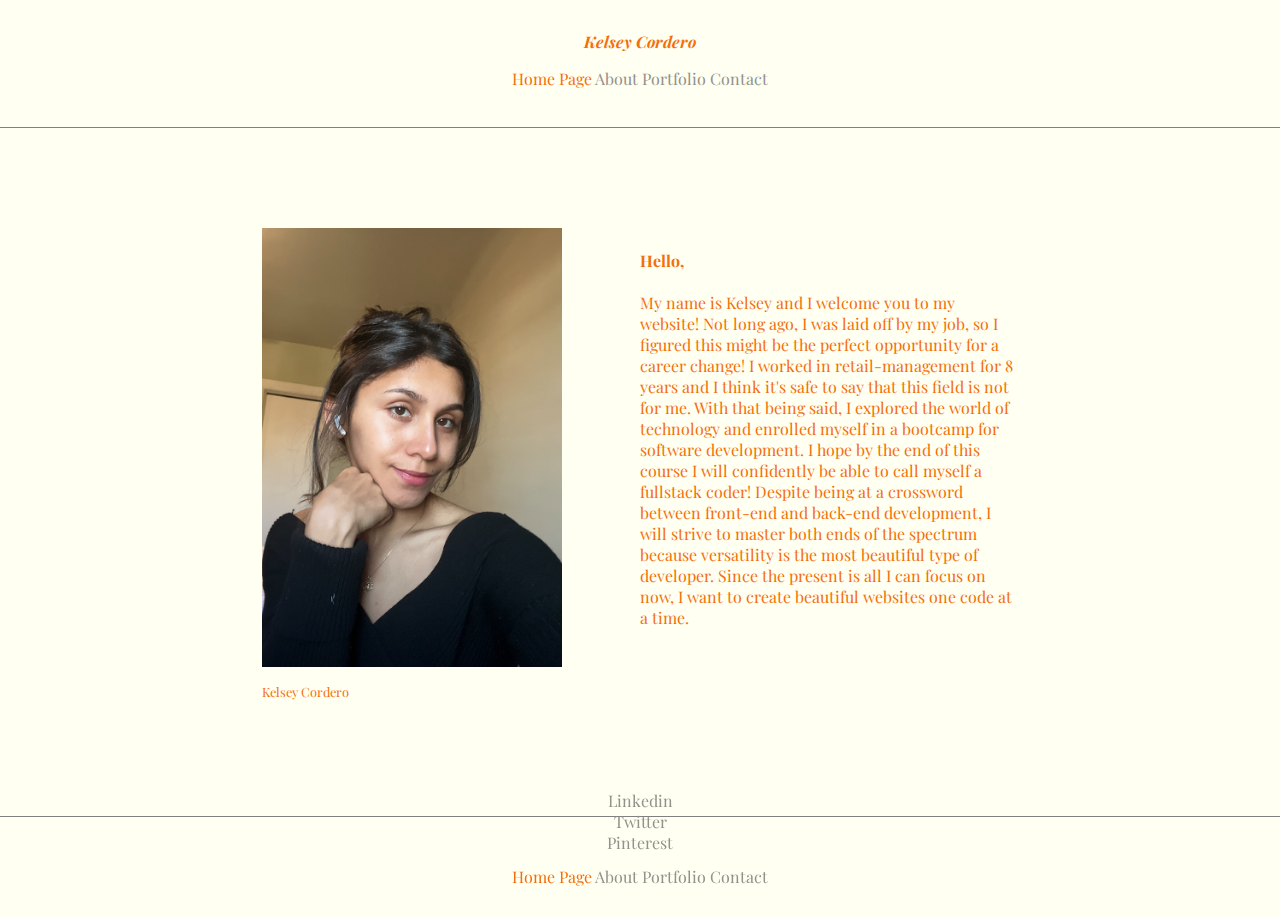
==== index.html @ 323bab61 "Finalized main page" ====
<!DOCTYPE html>
<html>
  <head>
    <title>Home Page - Personal Website</title>
    <link rel="stylesheet" href="./main.css" />
    <link rel="stylesheet" type="text/css" href="//fonts.googleapis.com/css?family=Playfair Display" />
    <link rel="stylesheet" href="./index.css" />
  </head>
  <body>
    <header>
      <p>Kelsey Cordero</p> 
      <nav id="header-adjustments">
        <a id="selected" href="index.html">Home Page</a>
        <a href="./about.html">About</a>
        <a href="./portfolio.html">Portfolio</a>
        <a href="./contact.html">Contact</a>
      </nav>
    </header>

    <main>
      <section>
        <img src="images/01.png" width="300" alt="Self portait of a female adult, face is leaning on hand." />
        <p id="name-under-image">Kelsey Cordero</p>
      </section>
      
      <section>
        <h4> Hello, </h4>
        <p>
          My name is Kelsey and I welcome you to my website! Not long ago, 
          I was laid off by my job, so I figured this might be the perfect 
          opportunity for a career change! I worked in retail-management for 
          8 years and I think it's safe to say that this field is not for me.
          With that being said, I explored the world of technology and enrolled 
          myself in a bootcamp for software development. I hope by the end of 
          this course I will confidently be able to call myself a fullstack coder!
          Despite being at a crossword between front-end and back-end development, 
          I will strive to master both ends of the spectrum because versatility is 
          the most beautiful type of developer.
          Since the present is all I can focus on now, I want to create 
          beautiful websites one code at a time.
        </p>
      </section>
    </main>
    
    <footer>
      <nav>
        <a href="https://linkedin.com" target="_blank">Linkedin</a>
      </nav>
      <nav>
        <a href="https://twitter.com" target="_blank">Twitter</a>
      </nav>
      <nav>
        <a href="https://www.pinterest.com/" target="_blank">Pinterest</a>
      </nav>
      
      <nav class="footer-row">
        <a id="selected" href="index.html">Home Page</a>
        <a href="./about.html">About</a>
        <a href="./portfolio.html">Portfolio</a>
        <a href="./contact.html">Contact</a>
      </nav>
    </footer>
  </body>
</html>
---- main.css ----
header
{
  display: flex;
  flex-direction: column;
  align-items: center;
  margin: 15px auto;
  border-bottom: gray solid 1px;
}

header > p
{
  font-weight: bold;
  font-style: italic;
}

#selected
{
  color: #f36f0b;
}



nav > a
{
  align-content: space-between;
}

a
{
  text-decoration: none;
  color: rgb(147, 145, 138);
}

a:hover
{
  color: #f36f0b;
  transition: 2s;
}

body
{
  background-color: #fffff2;
  font-family: "Playfair Display";
  color: #f36f0b;
  margin: 0%;
}

main
{
  border-bottom: gray solid 1px;
}

footer
{
  position: fixed;
  left: 0;
  right: 0;
  bottom: 0;
  text-align: center;
}

.footer-row
{
  margin: 1%;
}
---- index.css ----
#header-adjustments
{
  padding-bottom: 3%;
}

main
{
  display: flex;
  flex-direction: row;
  flex-wrap: nowrap;
  justify-content: center;
  margin: 100px auto;
  padding-bottom: 8%;
}

section p
{
  font-weight: 100;
  inline-size: 10cm;
}

#name-under-image
{
  font-weight: normal;
  font-size: 0.8em;
}
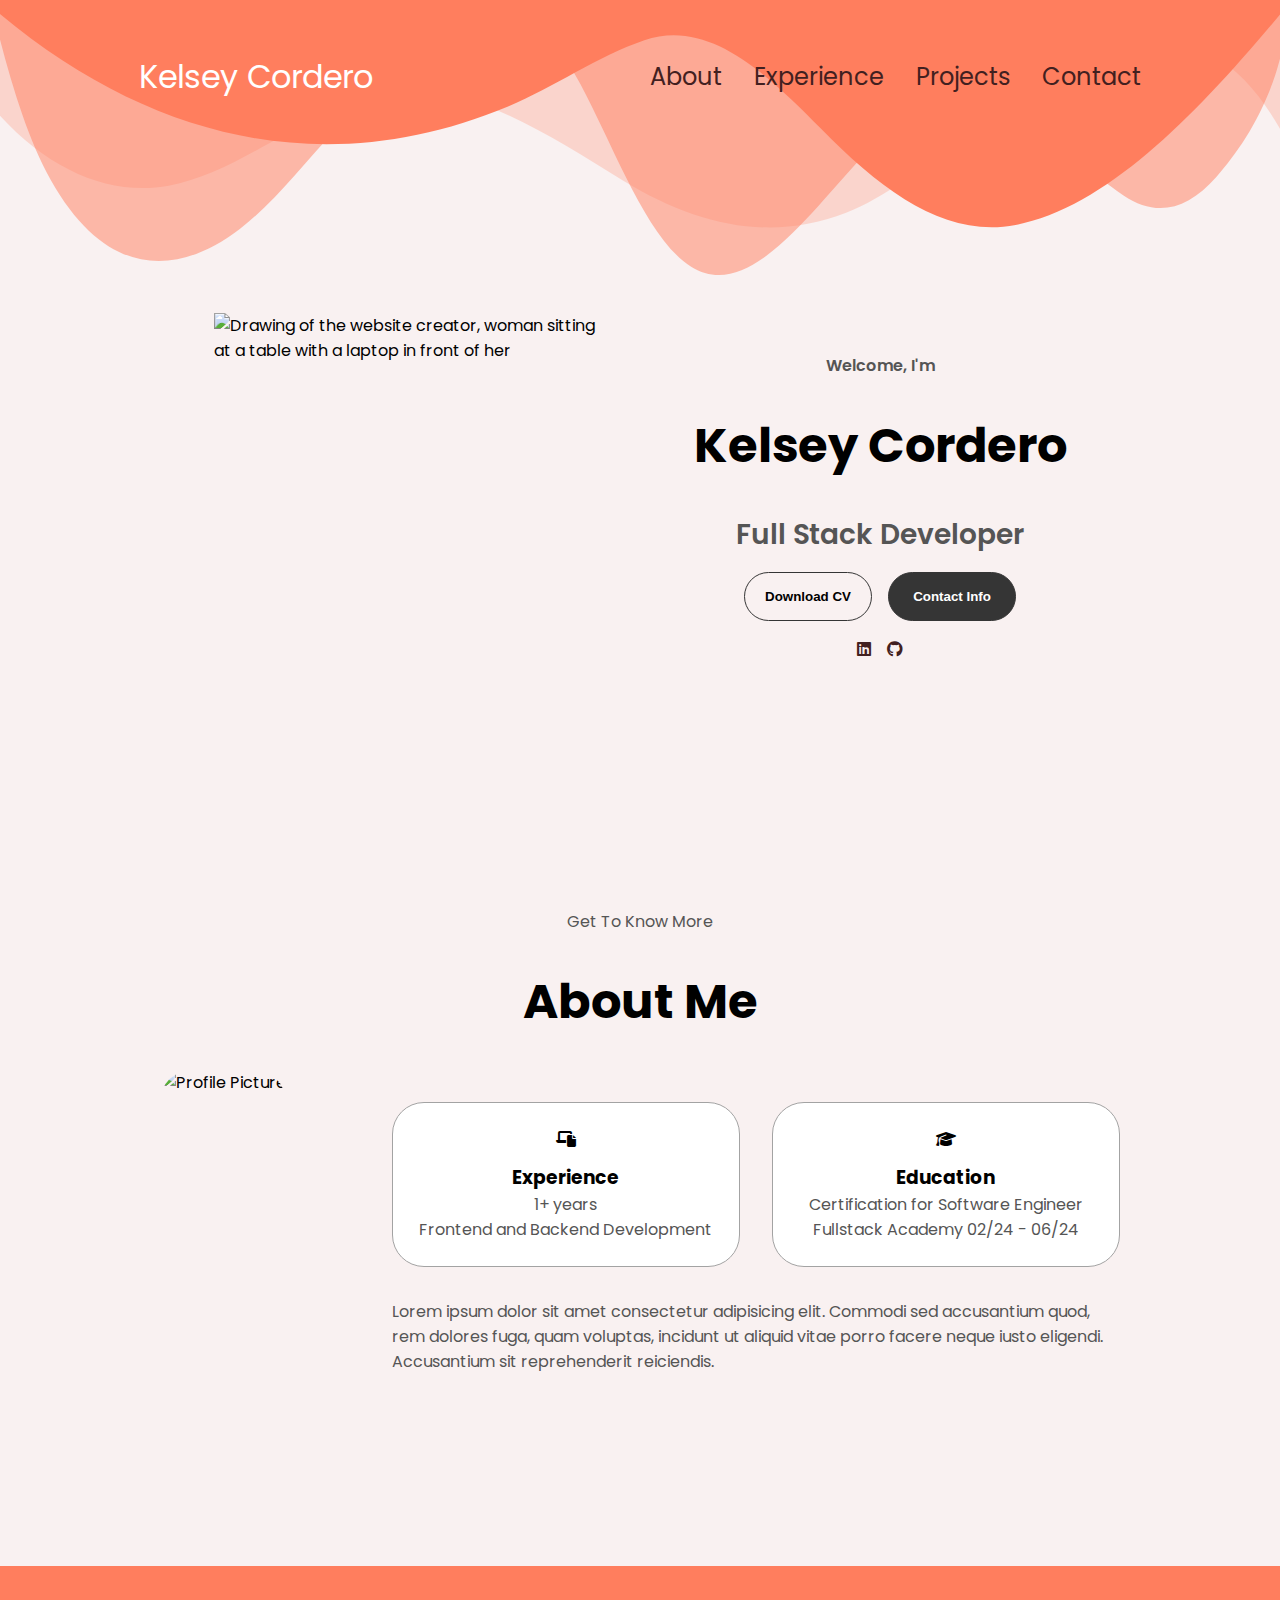
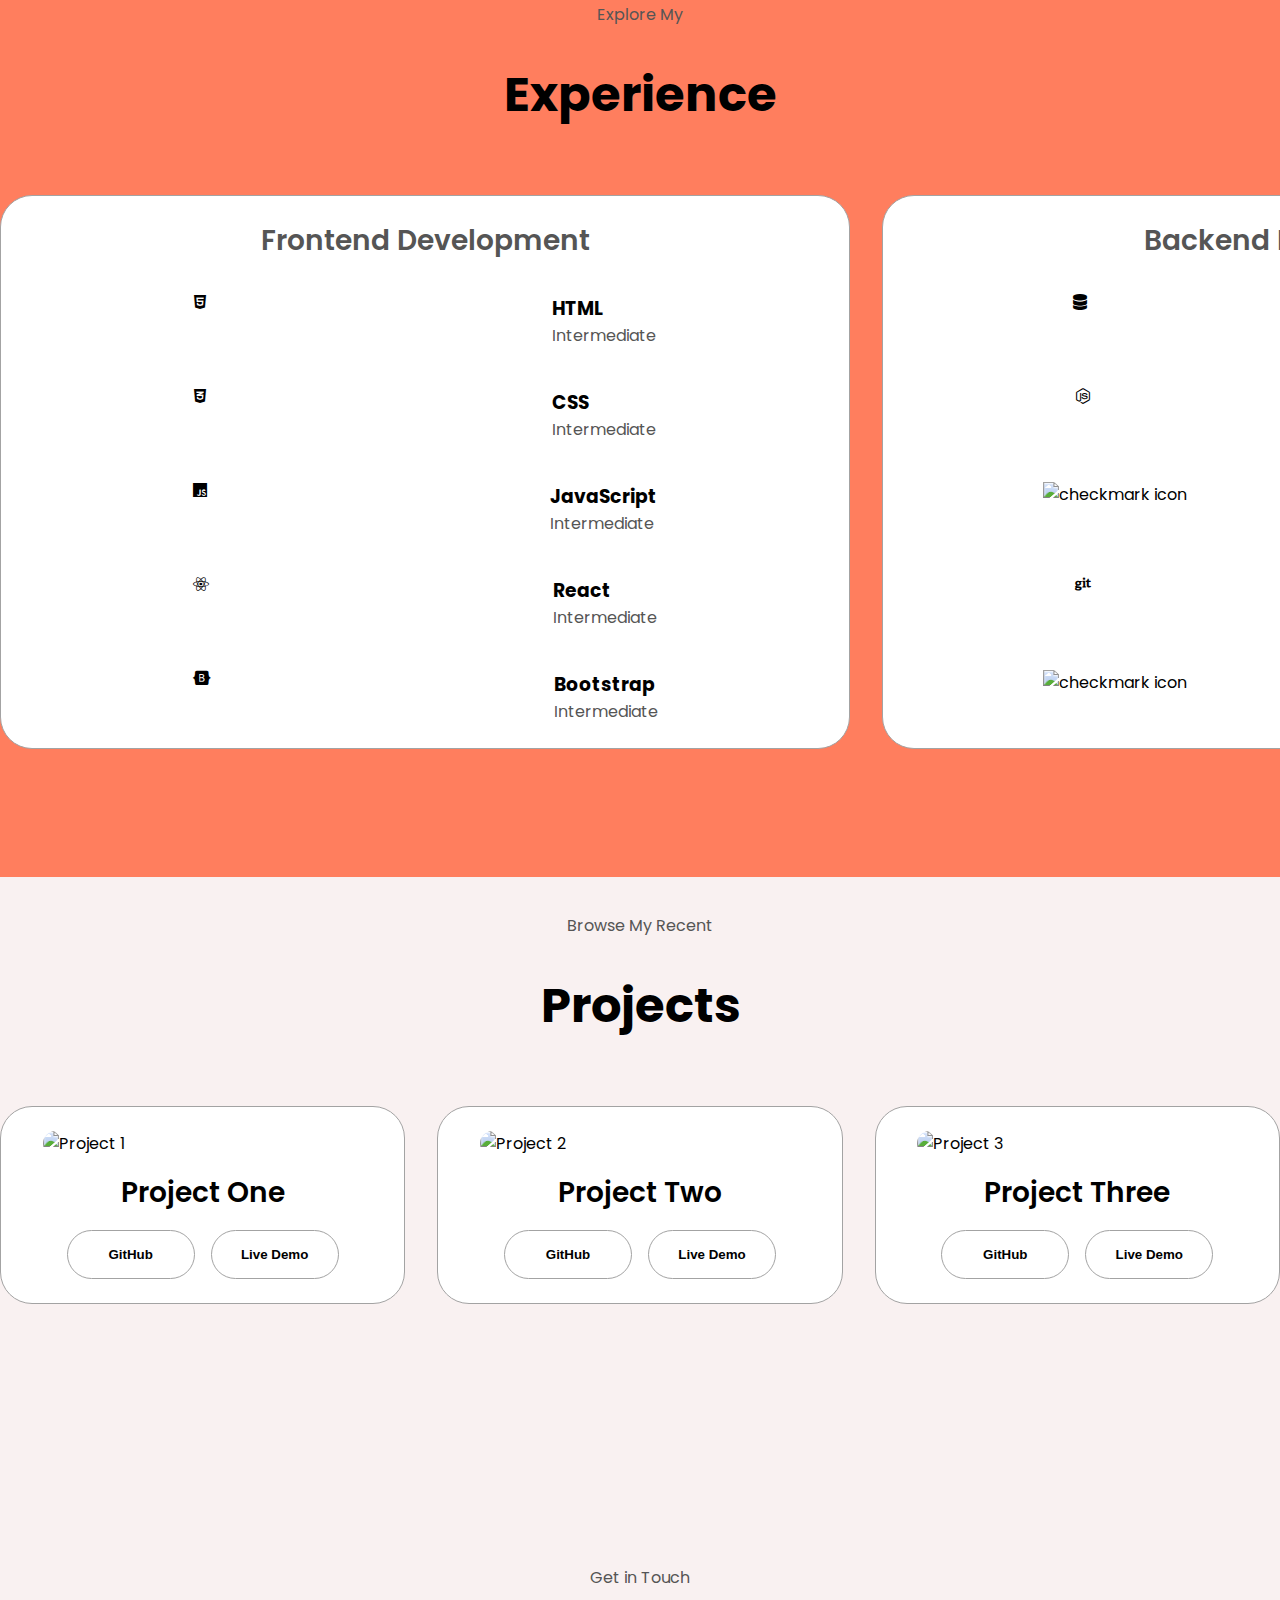
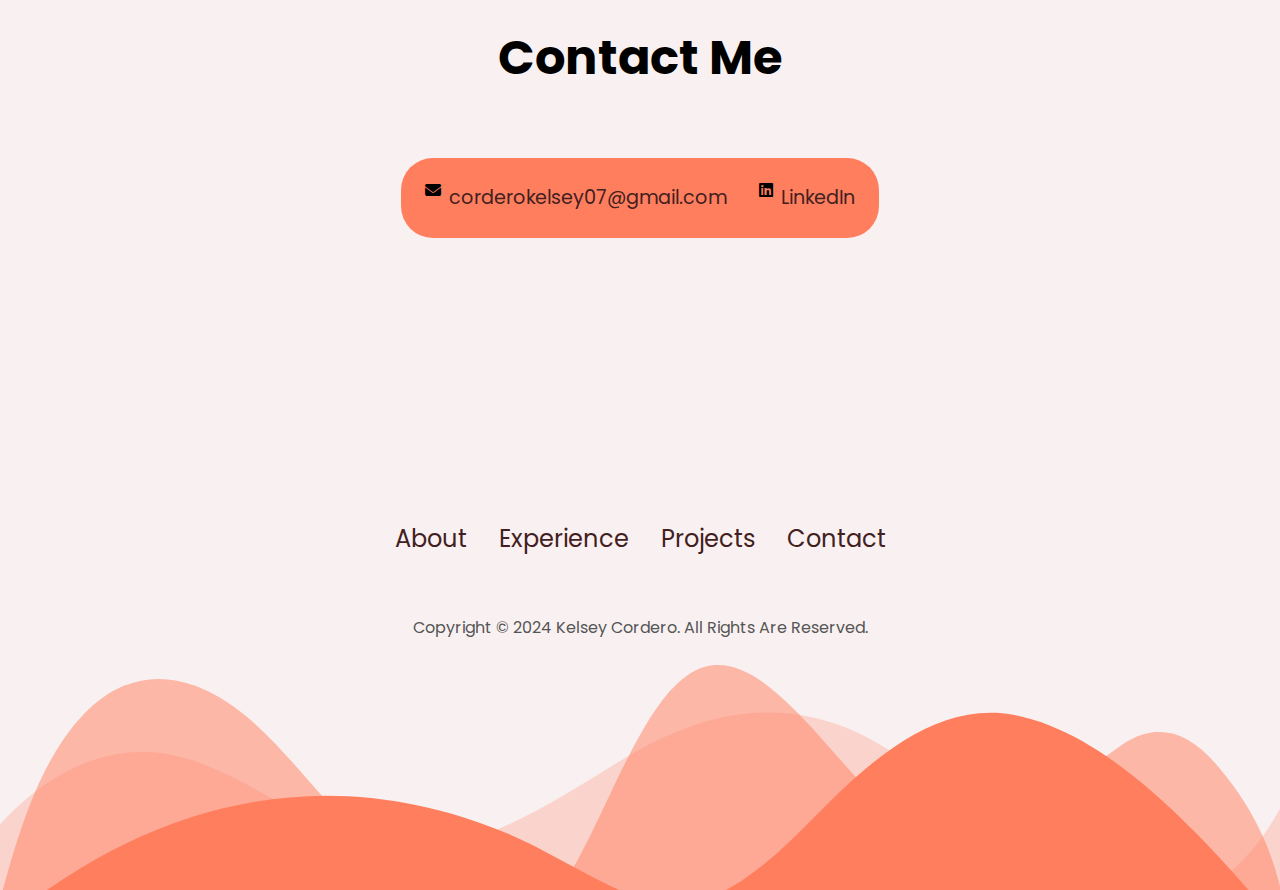
==== commit 52375540: "Re-formatted layout, added different colors and filler words" ====
--- a/index.html
+++ b/index.html
@@ -1,64 +1,297 @@
 <!DOCTYPE html>
-<html>
-  <head>
-    <title>Home Page - Personal Website</title>
-    <link rel="stylesheet" href="./main.css" />
-    <link rel="stylesheet" type="text/css" href="//fonts.googleapis.com/css?family=Playfair Display" />
-    <link rel="stylesheet" href="./index.css" />
-  </head>
-  <body>
-    <header>
-      <p>Kelsey Cordero</p> 
-      <nav id="header-adjustments">
-        <a id="selected" href="index.html">Home Page</a>
-        <a href="./about.html">About</a>
-        <a href="./portfolio.html">Portfolio</a>
-        <a href="./contact.html">Contact</a>
-      </nav>
-    </header>
-
-    <main>
-      <section>
-        <img src="images/01.png" width="300" alt="Self portait of a female adult, face is leaning on hand." />
-        <p id="name-under-image">Kelsey Cordero</p>
-      </section>
-      
-      <section>
-        <h4> Hello, </h4>
-        <p>
-          My name is Kelsey and I welcome you to my website! Not long ago, 
-          I was laid off by my job, so I figured this might be the perfect 
-          opportunity for a career change! I worked in retail-management for 
-          8 years and I think it's safe to say that this field is not for me.
-          With that being said, I explored the world of technology and enrolled 
-          myself in a bootcamp for software development. I hope by the end of 
-          this course I will confidently be able to call myself a fullstack coder!
-          Despite being at a crossword between front-end and back-end development, 
-          I will strive to master both ends of the spectrum because versatility is 
-          the most beautiful type of developer.
-          Since the present is all I can focus on now, I want to create 
-          beautiful websites one code at a time.
+<html lang="en">
+
+<head>
+  <meta charset="UTF-8">
+  <meta http-equiv="X-UA-Compatible" content="IT=edge" />
+  <meta name="viewport" content="width=device-width, initial-scale=1.0">
+  <title>My Portfolio</title>
+  <link rel="stylesheet" href="style.css" />
+  <link rel="stylesheet" href="mediaqueries.css" />
+  <link rel="stylesheet" href="https://cdnjs.cloudflare.com/ajax/libs/font-awesome/6.5.2/css/all.min.css" />
+</head>
+
+<body>
+  <nav id="desktop-nav">
+    <div class="logo">Kelsey Cordero</div>
+    <div>
+      <ul class="nav-links">
+        <li><a href="#about">About</a></li>
+        <li><a href="#experience">Experience</a></li>
+        <li><a href="#projects">Projects</a></li>
+        <li><a href="#contact">Contact</a></li>
+      </ul>
+    </div>
+  </nav>
+  <div class="wave nav-wave">
+    <svg data-name="Layer 1" xmlns="http://www.w3.org/2000/svg" viewBox="0 0 1200 120" preserveAspectRatio="none">
+      <path
+        d="M0,0V46.29c47.79,22.2,103.59,32.17,158,28,70.36-5.37,136.33-33.31,206.8-37.5C438.64,32.43,512.34,53.67,583,72.05c69.27,18,138.3,24.88,209.4,13.08,36.15-6,69.85-17.84,104.45-29.34C989.49,25,1113-14.29,1200,52.47V0Z"
+        opacity=".25" class="shape-fill"></path>
+      <path
+        d="M0,0V15.81C13,36.92,27.64,56.86,47.69,72.05,99.41,111.27,165,111,224.58,91.58c31.15-10.15,60.09-26.07,89.67-39.8,40.92-19,84.73-46,130.83-49.67,36.26-2.85,70.9,9.42,98.6,31.56,31.77,25.39,62.32,62,103.63,73,40.44,10.79,81.35-6.69,119.13-24.28s75.16-39,116.92-43.05c59.73-5.85,113.28,22.88,168.9,38.84,30.2,8.66,59,6.17,87.09-7.5,22.43-10.89,48-26.93,60.65-49.24V0Z"
+        opacity=".5" class="shape-fill"></path>
+      <path
+        d="M0,0V5.63C149.93,59,314.09,71.32,475.83,42.57c43-7.64,84.23-20.12,127.61-26.46,59-8.63,112.48,12.24,165.56,35.4C827.93,77.22,886,95.24,951.2,90c86.53-7,172.46-45.71,248.8-84.81V0Z"
+        class="shape-fill"></path>
+    </svg>
+  </div>
+  <nav id="hamburger-nav">
+    <div class="logo">Kelsey Cordero</div>
+    <div class="hamburger-menu">
+      <div class="hamburger-icon" onclick="toggleMenu()">
+        <span></span>
+        <span></span>
+        <span></span>
+      </div>
+      <div class="menu-links">
+        <li><a href="#about" onclick="toggleMenu()">About</a></li>
+        <li><a href="#experience" onclick="toggleMenu()">Experience</a></li>
+        <li><a href="#projects" onclick="toggleMenu()">Projects</a></li>
+        <li><a href="#contact" onclick="toggleMenu()">Contact</a></li>
+      </div>
+    </div>
+  </nav>
+  <section id="profile">
+    <div class="section__pic-container">
+      <img src="./assets/"
+        alt="Drawing of the website creator, woman sitting at a table with a laptop in front of her" />
+    </div>
+    <div class="section__text">
+      <p class="section__text__p1"> Welcome, I'm</p>
+      <h1 class="title"> Kelsey Cordero</h1>
+      <p class="section__text__p2">Full Stack Developer</p>
+      <div class="btn-container">
+        <button class="btn btn-color-2" onClick="window.open('./assets/KelseyCordero_Resume.pdf')">
+          Download CV
+        </button>
+        <button class="btn btn-color-1" onClick="location.href='./#contact'">
+          Contact Info
+        </button>
+      </div>
+      <div id="socials-container">
+        <a href='https://www.linkedin.com/in/cordero-kelsey/' target="_blank" rel="noopener noreferrer"><i
+            class="fa-brands fa-linkedin icon linkedin-icon"></i></a>
+        <a href='https://github.com/Kelsey-2024' target="_blank" rel="noopener noreferrer"><i
+            class="fa-brands fa-github icon github-icon"></i></a>
+      </div>
+    </div>
+  </section>
+
+  <section id="about">
+    <p class="section__text__p1">Get To Know More</p>
+    <h1 class="title">About Me</h1>
+    <div class="section-container">
+      <div class="section__pic-container">
+        <img alt="Profile Picture" class="about-pic" />
+      </div>
+      <div class="about-details-container">
+        <div class="about-containers">
+          <div class="details-container">
+            <i class="fa-solid fa-laptop-file icon"></i>
+            <h3>Experience</h3>
+            <p> 1+ years <br /> Frontend and Backend Development</p>
+          </div>
+          <div class="details-container">
+            <i class="fa-solid fa-graduation-cap icon"></i>
+            <h3>Education</h3>
+            <p>Certification for Software Engineer <br /> Fullstack Academy 02/24 - 06/24</p>
+          </div>
+        </div>
+        <div class="text-container">
+          <p>Lorem ipsum dolor sit amet consectetur adipisicing elit.
+            Commodi sed accusantium quod, rem dolores fuga, quam voluptas,
+            incidunt ut aliquid vitae porro facere neque iusto eligendi.
+            Accusantium sit reprehenderit reiciendis.
+          </p>
+        </div>
+      </div>
+    </div>
+    <i class="fa-solid fa-chevron-down icon arrow" onclick="location.href='./#experience'"></i>
+  </section>
+
+  <section id="experience" class="red">
+    <p class="section__text__p1">Explore My</p>
+    <h1 class="title">Experience</h1>
+    <div class="experience-details-container">
+      <div class="about-containers">
+        <div class="details-container">
+          <h2 class="experience-sub-title">Frontend Development</h2>
+          <div class="article-container">
+            <article>
+              <i class="fa-brands fa-html5 icon"></i>
+              <div>
+                <h3>HTML</h3>
+                <p>Intermediate</p>
+              </div>
+            </article>
+            <article>
+              <i class="fa-brands fa-css3-alt icon"></i>
+              <div>
+                <h3>CSS</h3>
+                <p>Intermediate</p>
+              </div>
+            </article>
+            <article>
+              <i class="fa-brands fa-js icon"></i>
+              <div>
+                <h3>JavaScript</h3>
+                <p>Intermediate</p>
+              </div>
+            </article>
+            <article>
+              <i class="fa-brands fa-react icon"></i>
+              <div>
+                <h3>React</h3>
+                <p>Intermediate</p>
+              </div>
+            </article>
+            <article>
+              <i class="fa-brands fa-bootstrap icon"></i>
+              <div>
+                <h3>Bootstrap</h3>
+                <p>Intermediate</p>
+              </div>
+            </article>
+          </div>
+        </div>
+        <div class="details-container">
+          <h2 class="experience-sub-title">Backend Development</h2>
+          <div class="article-container">
+            <article>
+              <i class="fa-solid fa-database icon"></i>
+              <div>
+                <h3>PostgreSQL</h3>
+                <p>Intermediate</p>
+              </div>
+            </article>
+            <article>
+              <i class="fa-brands fa-node-js icon"></i>
+              <div>
+                <h3>Node JS</h3>
+                <p>Intermediate</p>
+              </div>
+            </article>
+            <article>
+              <img alt="checkmark icon" class="icon" />
+              <div>
+                <h3>Express JS</h3>
+                <p>Intermediate</p>
+              </div>
+            </article>
+            <article>
+              <i class="fa-brands fa-git icon"></i>
+              <div>
+                <h3>Git</h3>
+                <p>Intermediate</p>
+              </div>
+            </article>
+            <article>
+              <img alt="checkmark icon" class="icon" />
+              <div>
+                <h3>Prisma</h3>
+                <p>Intermediate</p>
+              </div>
+            </article>
+          </div>
+        </div>
+      </div>
+    </div>
+    <i class="fa-solid fa-chevron-down icon arrow" onclick="location.href='./#projects'"></i>
+
+  </section>
+  <section id="projects">
+
+    </div>
+    <p class="section__text__p1">Browse My Recent</p>
+    <h1 class="title">Projects</h1>
+    <div class="experience-details-container">
+      <div class="about-containers">
+        <div class="details-container color-container">
+          <div class="article-container">
+            <img alt="Project 1" class="project-img" />
+          </div>
+          <h2 class="experience-sub-title project-title">Project One</h2>
+          <div class="btn-container">
+            <button class="btn btn-color-2 project-btn" onclick="location.href='https://github.com/'" target="_blank"
+              rel="noopener noreferrer">GitHub</button>
+            <button class="btn btn-color-2 project-btn" onclick="location.href='https://github.com/'" target="_blank"
+              rel="noopener noreferrer">Live Demo</button>
+          </div>
+        </div>
+        <div class="details-container color-container">
+          <div class="article-container">
+            <img alt="Project 2" class="project-img" />
+          </div>
+          <h2 class="experience-sub-title project-title">Project Two</h2>
+          <div class="btn-container">
+            <button class="btn btn-color-2 project-btn" onclick="location.href='https://github.com/'" target="_blank"
+              rel="noopener noreferrer">GitHub</button>
+            <button class="btn btn-color-2 project-btn" onclick="location.href='https://github.com/'" target="_blank"
+              rel="noopener noreferrer">Live Demo</button>
+          </div>
+        </div>
+        <div class="details-container color-container">
+          <div class="article-container">
+            <img alt="Project 3" class="project-img" />
+          </div>
+          <h2 class="experience-sub-title project-title">Project Three</h2>
+          <div class="btn-container">
+            <button class="btn btn-color-2 project-btn" onclick="location.href='https://github.com/'" target="_blank"
+              rel="noopener noreferrer">GitHub</button>
+            <button class="btn btn-color-2 project-btn" onclick="location.href='https://github.com/'" target="_blank"
+              rel="noopener noreferrer">Live Demo</button>
+          </div>
+        </div>
+      </div>
+    </div>
+    <i class="fa-solid fa-chevron-down icon arrow" onclick="location.href='./#contact'"></i>
+
+  </section>
+  <section id="contact">
+    <p class="section__text__p1">Get in Touch</p>
+    <h1 class="title">Contact Me</h1>
+    <div class="contact-info-upper-container">
+      <div class="contact-info-container">
+        <i class="fa-solid fa-envelope icon contact-icon"></i>
+        <p><a href="mailto:corderokelsey07@gmail.com" target="_blank"
+            rel="noopener noreferrer">corderokelsey07@gmail.com</a></p>
+      </div>
+      <div class="contact-info-container">
+        <i class="fa-brands fa-linkedin icon contact-icon"></i>
+        <p><a href="https://www.linkedin.com/in/cordero-kelsey/" target="_blank" rel="noopener noreferrer">LinkedIn</a>
         </p>
-      </section>
-    </main>
-    
-    <footer>
-      <nav>
-        <a href="https://linkedin.com" target="_blank">Linkedin</a>
-      </nav>
-      <nav>
-        <a href="https://twitter.com" target="_blank">Twitter</a>
-      </nav>
-      <nav>
-        <a href="https://www.pinterest.com/" target="_blank">Pinterest</a>
-      </nav>
-      
-      <nav class="footer-row">
-        <a id="selected" href="index.html">Home Page</a>
-        <a href="./about.html">About</a>
-        <a href="./portfolio.html">Portfolio</a>
-        <a href="./contact.html">Contact</a>
-      </nav>
-    </footer>
-  </body>
+      </div>
+    </div>
+  </section>
+  <footer>
+    <nav>
+      <div class="nav-links-container">
+        <ul class="nav-links">
+          <li><a href="#about">About</a></li>
+          <li><a href="#experience">Experience</a></li>
+          <li><a href="#projects">Projects</a></li>
+          <li><a href="#contact">Contact</a></li>
+        </ul>
+      </div>
+    </nav>
+
+    <p>Copyright &#169; 2024 Kelsey Cordero. All Rights Are Reserved.</p>
+    <div class="wave footer-wave">
+      <svg data-name="Layer 1" xmlns="http://www.w3.org/2000/svg" viewBox="0 0 1200 120" preserveAspectRatio="none">
+        <path
+          d="M0,0V46.29c47.79,22.2,103.59,32.17,158,28,70.36-5.37,136.33-33.31,206.8-37.5C438.64,32.43,512.34,53.67,583,72.05c69.27,18,138.3,24.88,209.4,13.08,36.15-6,69.85-17.84,104.45-29.34C989.49,25,1113-14.29,1200,52.47V0Z"
+          opacity=".25" class="shape-fill"></path>
+        <path
+          d="M0,0V15.81C13,36.92,27.64,56.86,47.69,72.05,99.41,111.27,165,111,224.58,91.58c31.15-10.15,60.09-26.07,89.67-39.8,40.92-19,84.73-46,130.83-49.67,36.26-2.85,70.9,9.42,98.6,31.56,31.77,25.39,62.32,62,103.63,73,40.44,10.79,81.35-6.69,119.13-24.28s75.16-39,116.92-43.05c59.73-5.85,113.28,22.88,168.9,38.84,30.2,8.66,59,6.17,87.09-7.5,22.43-10.89,48-26.93,60.65-49.24V0Z"
+          opacity=".5" class="shape-fill"></path>
+        <path
+          d="M0,0V5.63C149.93,59,314.09,71.32,475.83,42.57c43-7.64,84.23-20.12,127.61-26.46,59-8.63,112.48,12.24,165.56,35.4C827.93,77.22,886,95.24,951.2,90c86.53-7,172.46-45.71,248.8-84.81V0Z"
+          class="shape-fill"></path>
+      </svg>
+    </div>
+  </footer>
+  <script src="script.js"></script>
+</body>
+
 </html>--- a/style.css
+++ b/style.css
@@ -0,0 +1,487 @@
+@import url('https://fonts.googleapis.com/css2?family=Poppins:wght@300;400;500;600&display=swap');
+
+* {
+  margin: 0;
+  padding: 0;
+}
+
+body {
+  font-family: "Poppins", sans-serif;
+  background-color: #f9f1f1;
+  display: flex;
+  flex-direction: column;
+  min-height: 100vh;
+}
+
+html {
+  scroll-behavior: smooth;
+}
+
+p {
+  color: rgb(85, 85, 85);
+}
+
+/*TRANSITION*/
+
+a,
+.btn {
+  transition: all 300ms ease;
+}
+
+/*DESKTOP NAV*/
+nav,
+.nav-links {
+  display: flex;
+}
+
+nav {
+  justify-content: space-around;
+  align-items: center;
+  height: 17vh;
+  position: relative;
+  z-index: 10;
+}
+
+.nav-links {
+  gap: 2rem;
+  list-style: none;
+  font-size: 1.5rem;
+}
+
+a {
+  color: rgb(66, 32, 32);
+  text-decoration: none;
+  text-decoration-color: white;
+}
+
+a:hover {
+  color: grey;
+  text-decoration: underline;
+  text-underline-offset: 1rem;
+  text-decoration-color: rgb(181, 181, 181);
+}
+
+.logo {
+  font-size: 2rem;
+  color: rgb(255, 255, 255);
+}
+
+.logo:hover {
+  cursor: default;
+}
+
+/*HAMBURGER MENU*/
+
+#hamburger-nav {
+  display: none;
+}
+
+.hamburger-menu {
+  position: relative;
+  display: inline-block;
+}
+
+.hamburger-icon {
+  display: flex;
+  flex-direction: column;
+  justify-content: space-between;
+  height: 24px;
+  width: 30px;
+  cursor: pointer;
+}
+
+.hamburger-icon span {
+  width: 100%;
+  height: 2px;
+  background-color: black;
+  transition: all 0.3 ease-in-out;
+}
+
+.menu-links {
+  position: absolute;
+  top: 100%;
+  right: 0;
+  width: fit-content;
+  max-height: 0;
+  overflow: hidden;
+  transition: all 0.3 ease-in-out;
+}
+
+.menu-links a {
+  display: block;
+  padding: 10px;
+  text-align: center;
+  font-size: 1.5rem;
+  color: black;
+  text-decoration: none;
+  transition: all 0.3 ease-in-out;
+}
+
+.menu-links li {
+  list-style: none;
+}
+
+.menu-links.open {
+  max-height: 300px;
+}
+
+.hamburger-icon.open span:first-child {
+  transform: rotate(45deg) translate(10px, 5px);
+}
+
+.hamburger-icon.open span:nth-child(2) {
+  opacity: 0;
+}
+
+.hamburger-icon.open span:last-child {
+  transform: rotate(-45deg) translate(10px, -5px);
+}
+
+.hamburger-icon span:first-child {
+  transform: none;
+}
+
+.hamburger-icon span:first-child {
+  opacity: 1;
+}
+
+.hamburger-icon span:first-child {
+  transform: none;
+}
+
+/* SECTIONS */
+section {
+  margin: 0;
+  box-sizing: border-box;
+  min-height: fit-content;
+  position: relative;
+  padding-top: 4vh;
+  padding-bottom: 6rem;
+}
+
+.section-container {
+  display: flex;
+  margin: 0 10rem;
+}
+
+.red {
+  background-color: #ff7e5e;
+}
+
+/* PROFILE SECTION */
+#profile {
+  display: flex;
+  justify-content: center;
+  gap: 5rem;
+  height: 80vh;
+  padding-top: 10rem;
+  padding-bottom: 10rem;
+}
+
+.section__pic-container {
+  display: flex;
+  height: 400px;
+  width: 400px;
+  margin: auto 0;
+}
+
+.section__text {
+  align-self: center;
+  text-align: center;
+}
+
+.section__text p {
+  font-weight: 600;
+}
+
+.section__text__p1 {
+  text-align: center;
+}
+
+.section__text__p2 {
+  font-size: 1.75rem;
+  margin-bottom: 1rem;
+}
+
+.title {
+  position: relative;
+  z-index: 1;
+  margin: 2rem 0;
+  font-size: 3rem;
+  text-align: center;
+}
+
+#socials-container {
+  display: flex;
+  justify-content: center;
+  margin-top: 1rem;
+  gap: 1rem;
+}
+
+/* ICONS */
+.icon {
+  cursor: pointer;
+  height: 2rem;
+}
+
+/* BUTTONS */
+.btn-container {
+  display: flex;
+  justify-content: center;
+  gap: 1rem;
+}
+
+.btn {
+  font-weight: 600;
+  transition: all 300ms ease;
+  padding: 1rem;
+  width: 8rem;
+  border-radius: 2rem;
+}
+
+.btn-color-1,
+.btn-color-2 {
+  border: rgb(53, 53, 53) 0.1rem solid
+}
+
+.btn-color-1:hover,
+.btn-color-2:hover {
+  cursor: pointer;
+}
+
+.btn-color-1,
+.btn-color-2:hover {
+  background: rgb(53, 53, 53);
+  color: white;
+}
+
+.btn-color-1:hover {
+  background: rgb(0, 0, 0);
+}
+
+.btn-color-2 {
+  background: none;
+}
+
+.btn-color-2:hover {
+  border: rgb(255, 255, 255) 0.1rem solid;
+}
+
+.btn-container {
+  gap: 1rem;
+}
+
+/* ABOUT */
+
+#about {
+  position: relative;
+}
+
+.about-containers {
+  gap: 2rem;
+  margin-bottom: 2rem;
+  margin-top: 2rem;
+}
+
+.about-details-containers {
+  justify-content: center;
+  flex-direction: column;
+}
+
+.about-containers,
+.about-details-containers {
+  display: flex;
+}
+
+.about-pic {
+  border-radius: 2rem;
+}
+
+.arrow {
+  position: absolute;
+  right: -5rem;
+  bottom: 2.5rem;
+}
+
+.details-container {
+  padding: 1.5rem;
+  flex: 1;
+  background: white;
+  border-radius: 2rem;
+  border: rgb(53, 53, 53) 0.1rem solid;
+  border-color: rgb(163, 163, 163);
+  text-align: center;
+}
+
+.section-container {
+  gap: 4rem;
+  height: 80%;
+}
+
+.section__pic-container {
+  height: 400px;
+  width: 400px;
+  margin: auto 0;
+}
+
+/* EXPERIENCE */
+
+#experience {
+  position: relative;
+}
+
+.experience-sub-title {
+  color: rgb(85, 85, 85);
+  font-weight: 600;
+  font-size: 1.75rem;
+  margin-bottom: 2rem;
+}
+
+.experience-details-container {
+  display: flex;
+  justify-content: center;
+  flex-direction: column;
+}
+
+.article-container {
+  display: flex;
+  text-align: initial;
+  flex-wrap: wrap;
+  flex-direction: row;
+  gap: 2.5rem;
+  justify-content: space-around;
+}
+
+article {
+  display: flex;
+  width: 50rem;
+  justify-content: space-around;
+  gap: 0.5rem;
+}
+
+article .icon {
+  cursor: default;
+}
+
+/* PROJECTS */
+
+#projects {
+  position: relative;
+}
+
+.color-container {
+  border-color: rgb(163, 163, 163);
+  background: rgb(255, 255, 255);
+}
+
+.project-img {
+  border-radius: 2rem;
+  width: 90%;
+  height: 90%;
+}
+
+.project-title {
+  margin: 1rem;
+  color: black;
+}
+
+.project-btn {
+  color: black;
+  border-color: rgb(163, 163, 163);
+}
+
+/* CONTACT */
+
+#contact {
+  display: flex;
+  justify-content: center;
+  flex-direction: column;
+  height: 70vh;
+}
+
+.contact-info-upper-container {
+  display: flex;
+  justify-content: center;
+  border-radius: 2rem;
+  border: rgb(53, 53, 53);
+  border-color: rgb(163, 163, 163);
+  background: #ff7e5e;
+  margin: 2rem auto;
+  padding: 0.5rem;
+}
+
+.contact-info-container {
+  display: flex;
+  align-items: center;
+  justify-content: center;
+  gap: 0.5rem;
+  margin: 1rem;
+}
+
+.contact-info-container p {
+  font-size: larger;
+}
+
+.contact-icon {
+  cursor: default;
+}
+
+/* FOOTER */
+footer {
+  position: relative;
+  margin-top: auto;
+  width: 100%;
+  height: 100%;
+  padding: 0; 
+  margin: 0;
+}
+
+footer p {
+  text-align: center;
+}
+
+/* WAVES */
+
+.nav-wave {
+  position: absolute;
+  top: 0;
+  left: 0;
+  width: 100%;
+  overflow: hidden;
+  line-height: 0;
+}
+
+.nav-wave svg {
+  position: relative;
+  display: block;
+  width: calc(100% + 1.3px);
+  height: 300px;
+}
+
+.nav-wave .shape-fill {
+  fill: #ff7e5e;
+}
+
+.footer-wave {
+  position: relative;
+  top: 0;
+  left: 0;
+  width: 100%;
+  height: 250px;
+  overflow: hidden;
+  transform: rotate(180deg);
+  line-height: 0;
+}
+
+.footer-wave svg {
+  position: absolute;
+  display: block;
+  bottom: 0;
+  width: 100%;
+  height: 300px;
+  transform: rotateY(180deg);
+}
+
+.footer-wave .shape-fill {
+  fill: #ff7e5e;
+}